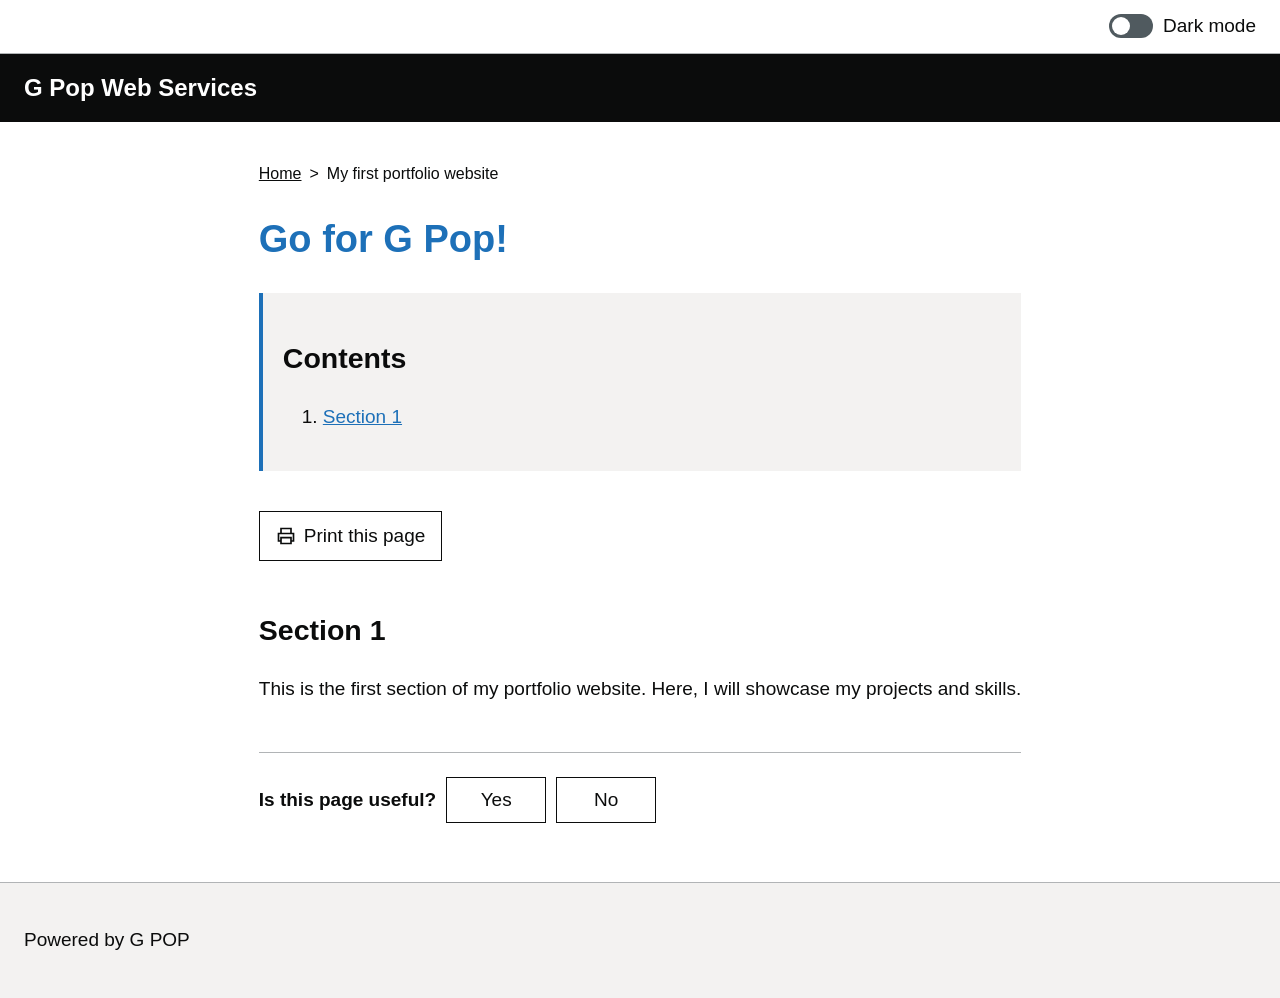
==== index.html @ efbfe2ce "Add demo feedback confirmation" ====
<!DOCTYPE html>
<html lang="en">
    <head>
        <meta charset="UTF-8">
        <meta name="viewport" content="width=device-width, initial-scale=1.0">
        <title>G Pop — Web Services</title>
        <link rel="stylesheet" href="styles.css">
    </head>

    <body>
        <div class="theme-controls">
            <label class="theme-switch">
                <input id="theme-toggle" type="checkbox">
                <span class="switch-track" aria-hidden="true"></span>
                <span id="theme-label">Dark mode</span>
            </label>
        </div>
        <header>
            <p>G Pop Web Services</p>
        </header>

        <main>
            <nav aria-label="Breadcrumb">
                <ol class="breadcrumbs">
                    <li><a href="index.html">Home</a></li>
                    <li aria-current="page">My first portfolio website</li>
                </ol>
            </nav>
            <h1>Go for G Pop!</h1>
            <nav class="contents" aria-label="Contents">
                <h2>Contents</h2>
                <ol>
                    <li><a href="#section1">Section 1</a></li>
                </ol>
            </nav>
            <button class="print-button" type="button" onclick="window.print()">
                <svg 
                width="20"
                height="20"
                viewBox="0 0 24 24"
                fill="none"
                stroke="currentColor"
                stroke-width="2"
                aria-hidden="true"
                >
                <path d="M6 9V3h12v6"/>
                <path d="M6 18H3V9h18v9h-3"/>
                <path d="M6 14h12v7H6z"/>
                </svg>
                Print this page
            </button>
            <section id="section1">
                <h2>Section 1</h2>
                <p>This is the first section of my portfolio website. Here, I will showcase my projects and skills.</p>
            <section class="page-feedback" aria-labelledby="feedback-heading">
                <div class="feedback-row">
                    <h2 id="feedback-heading">Is this page useful?</h2>
                    <div class="feedback-buttons">
                        <button type="button" class="feedback-button">Yes</button>
                        <button type="button" class="feedback-button">No</button>
                    </div>
                </div>
                <p id="feedback-message" role="status"></p>
            </section>
        </main>

        <footer>
            <p>Powered by G POP</p>
        </footer>
    <script src="script.js"></script>
    </body>
</html>
---- styles.css ----
body {
    margin: 0;
    padding: 0;
    background-color: #ffffff;
    color: #0b0c0c;
    font-family: Arial, sans-serif;
    font-size: 19px;
    line-height: 1.5;
    min-height: 100vh;
    display: flex;
    flex-direction: column;
}

h1 {
    color: #1d70b8;
}

header {
    padding: 16px 24px;
    background-color: #0b0c0c;
    color: #ffffff;
}

header p {
    margin: 0;
    font-size: 24px;
    font-weight: bold;
}

main {
    flex: 1;
    max-width: 960px;
    margin: 0 auto;
    padding: 40px 24px;
}

footer {
    padding: 24px;
    border-top: 1px solid #b1b4b6;
    background-color: #f3f2f1;
}

.breadcrumbs {
    display: flex;
    flex-wrap: wrap;
    gap: 8px;
    margin: 0 0 24px;
    padding: 0;
    list-style: none;
    font-size: 16px;
}

.breadcrumbs li + li::before {
    content: ">";
    margin-right: 8px;
}

.breadcrumbs a {
    color: #0b0c0c;
}

.contents {
    margin-bottom: 40px;
    padding: 20px;
    border-left: 4px solid #1d70b8;
    background-color: #f3f2f1;
}

.conntent h2 {
    margin-top: 0;
}

a {
    color: #1d70b8;
}

.print-button {
  display: inline-flex;
  align-items: center;
  gap: 8px;
  margin-bottom: 24px;
  padding: 10px 16px;
  border: 1px solid #0b0c0c;
  background-color: #ffffff;
  color: #0b0c0c;
  font: inherit;
  cursor: pointer;
}

.print-button:hover {
  background-color: #f3f2f1;
}

@media print {
  header,
  footer,
  .breadcrumbs,
  .contents,
  .print-button {
    display: none;
  }

  body {
    display: block;
    color: #000000;
    background-color: #ffffff;
  }

  main {
    margin: 0;
    padding: 0;
    max-width: none;
  }
}

.theme-controls {
    position: sticky;
    top: 0;
    z-index: 10;
    display: flex;
    justify-content: flex-end;
    padding: 12px 24px;
    background-color: #ffffff;
    border-bottom: 1px solid #b1b4b6;
}

.theme-switch {
    display: inline-flex;
    align-items: center;
    gap: 10px;
    cursor: pointer;
}

.theme-switch input {
    position: absolute;
    width: 1px;
    height: 1px;
    padding: 0;
    margin: -1px;
    overflow: hidden;
    clip-path: inset(50%);
    white-space: nowrap;
    border: 0;
}

.switch-track {
    position: relative;
    width: 44px;
    height: 24px;
    border-radius: 12px;
    background-color: #505a5f;
}

.switch-track::before {
    content: "";
    position: absolute;
    top: 3px;
    left: 3px;
    width: 18px;
    height: 18px;
    border-radius: 50%;
    background-color: #ffffff;
    transition: trasform 0.2s;
}

.theme-switch input:checked + .switch-track {
    background-color: #1d70b8;
}

.theme-switch input:checked + .switch-track::before {
    transform: translateX(20px);
}

.theme-switch input:focus-visible + .switch-track {
    outline: 3px solid #ffdd00;
    outline-offset: 3px;
}

@media print {
    .theme-conntrols {
        display: none;
    }
}

body.dark-mode {
  background-color: #121212;
  color: #f3f2f1;
}

body.dark-mode h1,
body.dark-mode a {
  color: #8ab4f8;
}

body.dark-mode .breadcrumbs a {
  color: #f3f2f1;
}

body.dark-mode .theme-controls,
body.dark-mode .contents,
body.dark-mode header,
body.dark-mode footer {
  background-color: #202124;
  color: #f3f2f1;
  border-color: #747474;
}

body.dark-mode .print-button {
  background-color: #202124;
  color: #f3f2f1;
  border-color: #f3f2f1;
}

body.dark-mode .print-button:hover {
  background-color: #303134;
}

@media print {
  body.dark-mode {
    background-color: #ffffff;
    color: #000000;
  }

  body.dark-mode h1,
  body.dark-mode a {
    color: #000000;
  }
}

.page-feedback {
  margin-top: 48px;
  padding-top: 24px;
  border-top: 1px solid #b1b4b6;
}

.feedback-row {
  display: flex;
  align-items: center;
  flex-wrap: wrap;
  gap: 10px;
}

.feedback-row h2 {
  margin: 0;
  font-size: 19px;
}

.feedback-buttons {
  display: flex;
  gap: 10px;
}

.feedback-button {
  width: 100px;
  padding: 8px 12px;
  border: 1px solid currentColor;
  background-color: transparent;
  color: inherit;
  font: inherit;
  cursor: pointer;
}

.feedback-button:hover {
  text-decoration: underline;
}

.feedback-button:focus-visible {
  outline: 3px solid #ffdd00;
  outline-offset: 3px;
}

@media print {
  .page-feedback {
    display: none;
  }
}
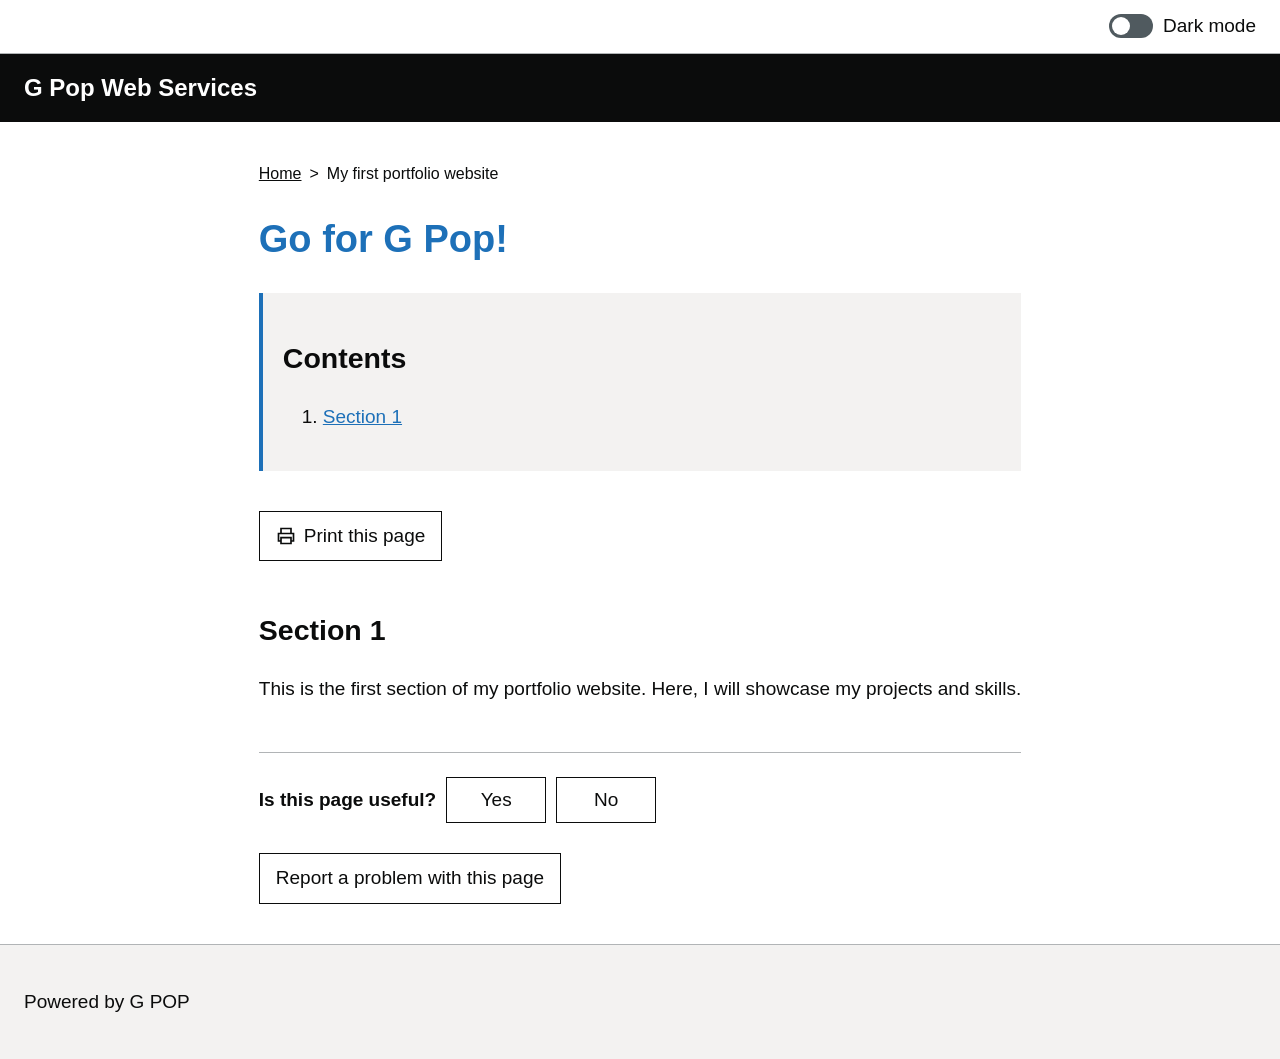
==== commit 4d09d74c: "Add report a problem button" ====
--- a/index.html
+++ b/index.html
@@ -61,6 +61,7 @@
                     </div>
                 </div>
                 <p id="feedback-message" role="status"></p>
+                <button id="report-toggle" class="report-button" type="button">Report a problem with this page</button>
             </section>
         </main>
 
--- a/styles.css
+++ b/styles.css
@@ -273,4 +273,24 @@
   .page-feedback {
     display: none;
   }
+}
+
+.report-button {
+  display: block;
+  margin-top: 30px;
+  padding: 10px 16px;
+  border: 1px solid currentColor;
+  background-color: transparent;
+  color: inherit;
+  font: inherit;
+  cursor: pointer;
+}
+
+.report-button:hover {
+  text-decoration: underline;
+}
+
+.report-button:focus-visible {
+  outline: 3px solid #ffdd00;
+  outline-offset: 3px;
 }
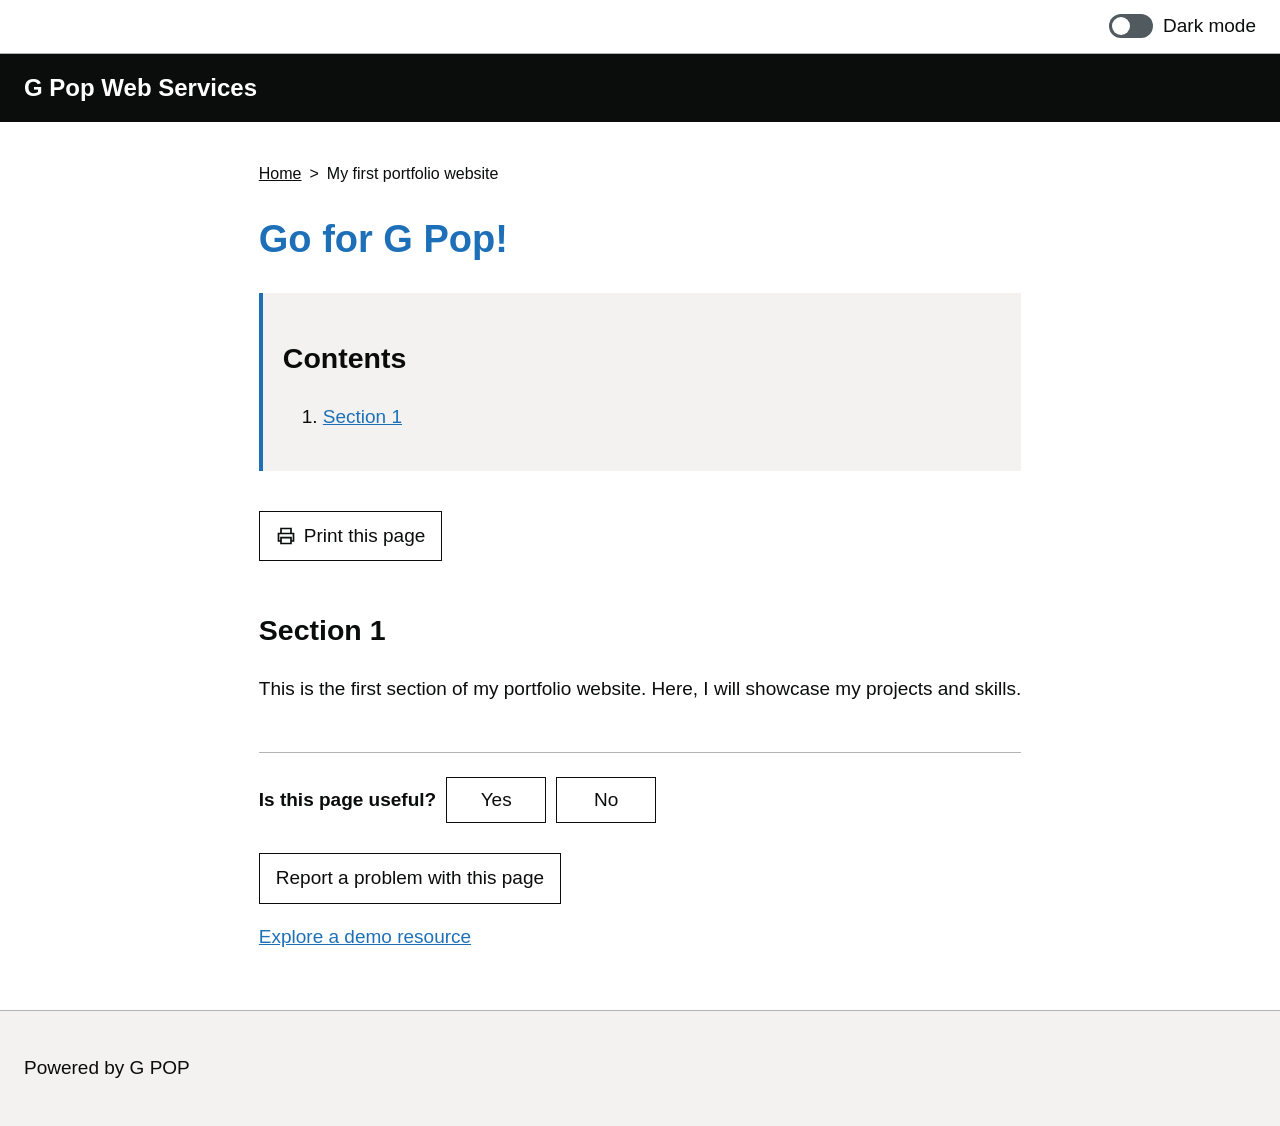
==== commit 5d029fe8: "Add demo resource page and return link" ====
--- a/index.html
+++ b/index.html
@@ -61,7 +61,30 @@
                     </div>
                 </div>
                 <p id="feedback-message" role="status"></p>
-                <button id="report-toggle" class="report-button" type="button">Report a problem with this page</button>
+                <button 
+                id="report-toggle" 
+                class="report-button" 
+                type="button" 
+                aria-expanded="false" 
+                aria-controls="report-form"
+                >
+                Report a problem with this page
+                </button>
+                <form id="report-form" class="report-form" hidden>
+                    <p>This is a demo. Your report will not be sent or stored.</p>
+                    <label for="report-details">What went wrong?</label>
+                    <textarea
+                    id="report-details"
+                    name="report-details"
+                    rows="4"
+                    required>
+                    </textarea>
+                    <button type="submit" class="report-button">
+                    Submit demo report
+                    </button>
+                    <p id="report-message" role="status"></p>
+                </form>
+                <p><a href="demo-link.html">Explore a demo resource</a></p>
             </section>
         </main>
 
--- a/styles.css
+++ b/styles.css
@@ -293,4 +293,29 @@
 .report-button:focus-visible {
   outline: 3px solid #ffdd00;
   outline-offset: 3px;
+}
+
+.report-form {
+  margin-top: 24px;
+}
+
+.report-form label {
+  display: block;
+  margin-bottom: 8px;
+  font-weight: bold;
+}
+
+.report-form textarea {
+  box-sizing: border-box;
+  width: 100%;
+  padding: 10px;
+  border: 2px solid currentColor;
+  background-color: transparent;
+  color: inherit;
+  font: inherit;
+}
+
+.report-form textarea:focus-visible {
+  outline: 3px solid #ffdd00;
+  outline-offset: 3px;
 }
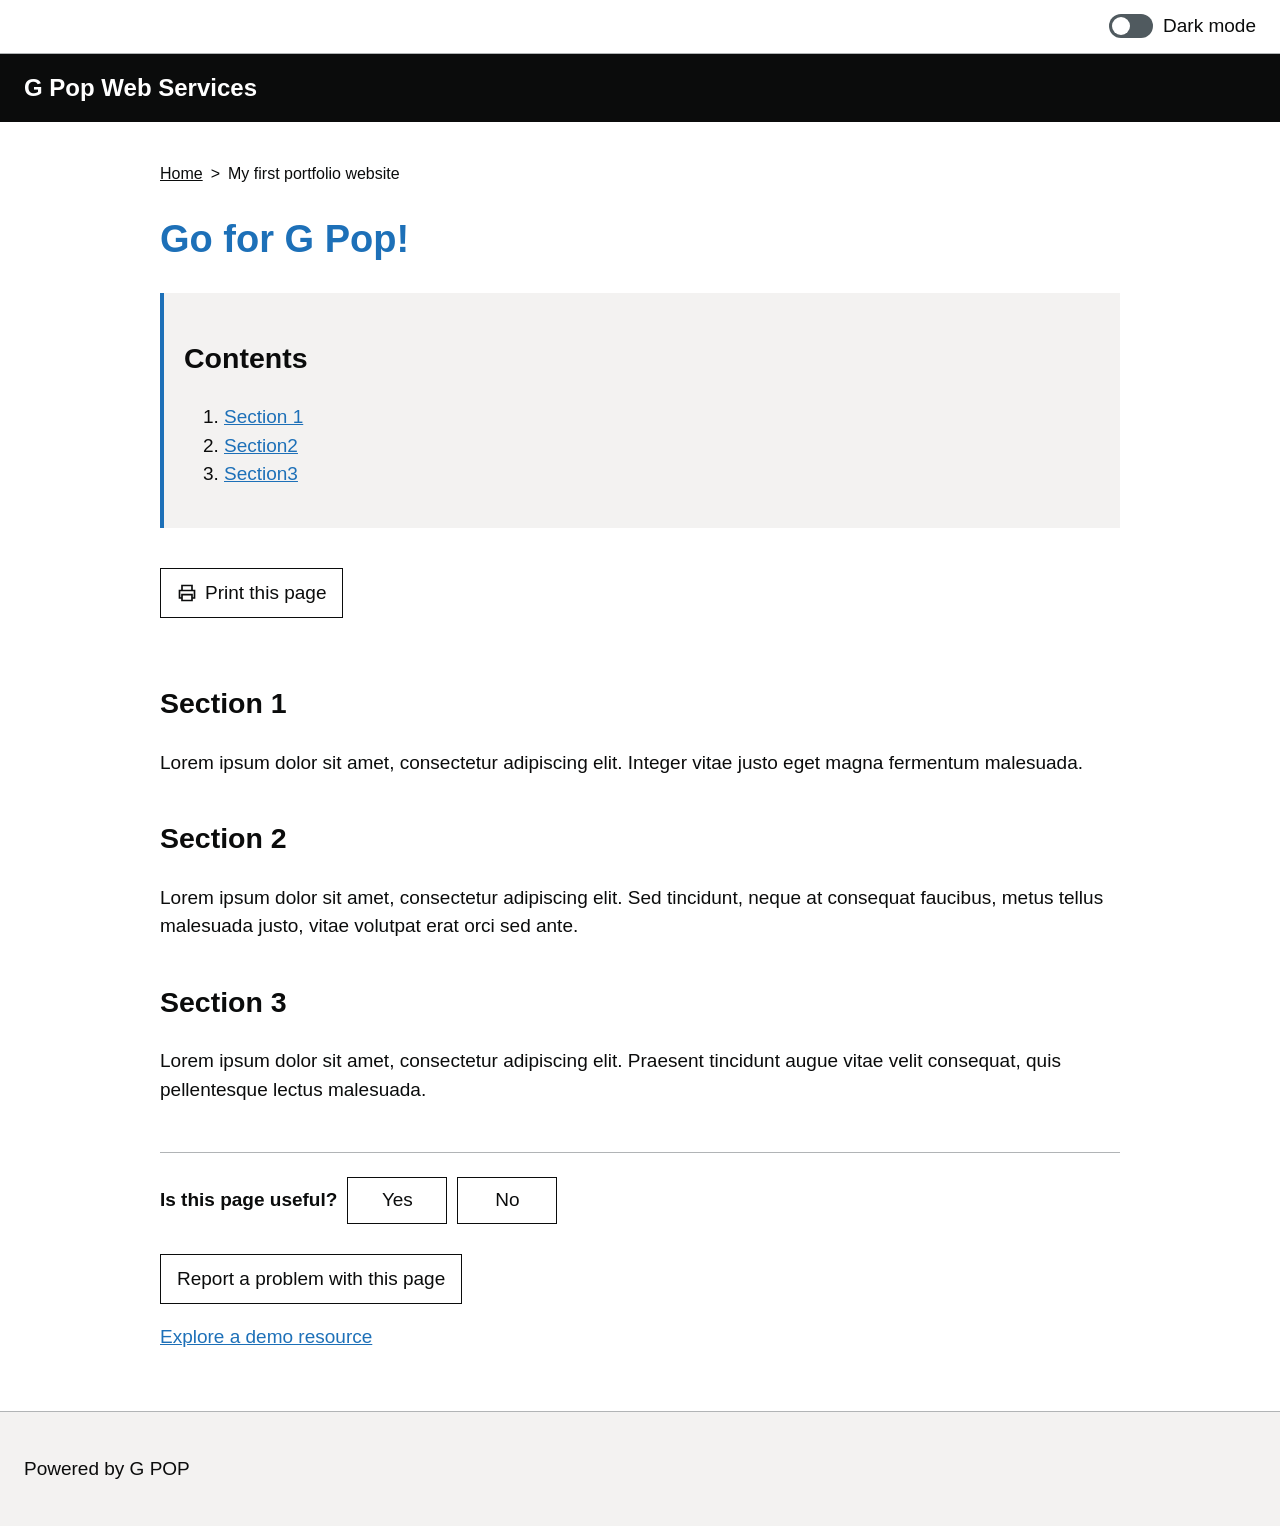
==== commit 52f75204: "Add content sections and contents links" ====
--- a/index.html
+++ b/index.html
@@ -31,6 +31,8 @@
                 <h2>Contents</h2>
                 <ol>
                     <li><a href="#section1">Section 1</a></li>
+                    <li><a href="#section2">Section2</a></li>
+                    <li><a href="#section3">Section3</a></li>
                 </ol>
             </nav>
             <button class="print-button" type="button" onclick="window.print()">
@@ -51,7 +53,16 @@
             </button>
             <section id="section1">
                 <h2>Section 1</h2>
-                <p>This is the first section of my portfolio website. Here, I will showcase my projects and skills.</p>
+                <p>Lorem ipsum dolor sit amet, consectetur adipiscing elit. Integer vitae justo eget magna fermentum malesuada.</p>
+            </section>
+            <section id="section2">
+                <h2>Section 2</h2>
+                <p>Lorem ipsum dolor sit amet, consectetur adipiscing elit. Sed tincidunt, neque at consequat faucibus, metus tellus malesuada justo, vitae volutpat erat orci sed ante.</p>
+            </section>
+            <section id="section3">
+                <h2>Section 3</h2>
+                <p>Lorem ipsum dolor sit amet, consectetur adipiscing elit. Praesent tincidunt augue vitae velit consequat, quis pellentesque lectus malesuada.</p>
+            </section>
             <section class="page-feedback" aria-labelledby="feedback-heading">
                 <div class="feedback-row">
                     <h2 id="feedback-heading">Is this page useful?</h2>
--- a/styles.css
+++ b/styles.css
@@ -318,4 +318,9 @@
 .report-form textarea:focus-visible {
   outline: 3px solid #ffdd00;
   outline-offset: 3px;
+}
+
+main > section {
+  margin-top: 40px;
+  scroll-margin-top: 90px;
 }
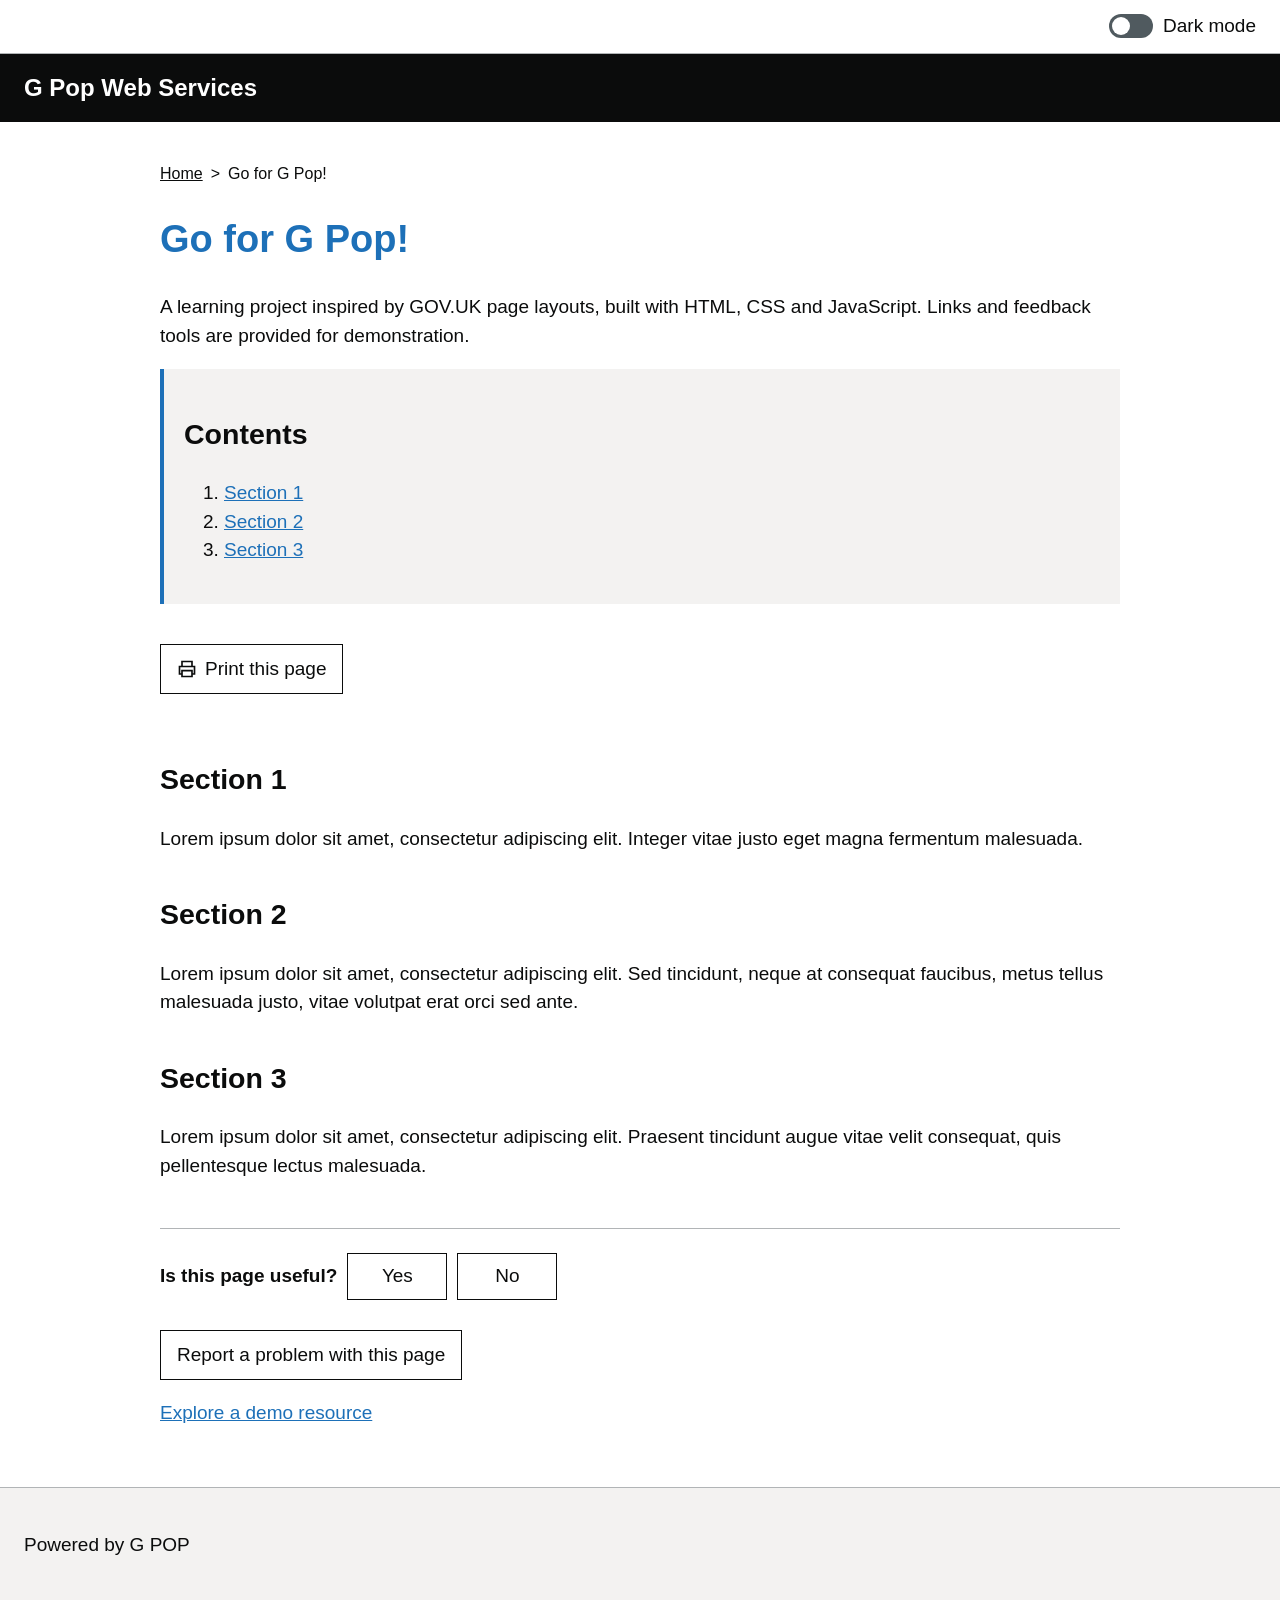
==== commit dec9862f: "Clarify demo content and dark mode switch label" ====
--- a/index.html
+++ b/index.html
@@ -8,6 +8,8 @@
     </head>
 
     <body>
+        <a class="skip-link" href="#main-content">
+            Skip to main content</a>
         <div class="theme-controls">
             <label class="theme-switch">
                 <input id="theme-toggle" type="checkbox">
@@ -19,20 +21,25 @@
             <p>G Pop Web Services</p>
         </header>
 
-        <main>
+        <main id="main-content" tabindex="-1">
             <nav aria-label="Breadcrumb">
                 <ol class="breadcrumbs">
                     <li><a href="index.html">Home</a></li>
-                    <li aria-current="page">My first portfolio website</li>
+                    <li aria-current="page">Go for G Pop!</li>
                 </ol>
             </nav>
             <h1>Go for G Pop!</h1>
+            <p>
+                A learning project inspired by GOV.UK page layouts,
+                built with HTML, CSS and JavaScript.
+                Links and feedback tools are provided for demonstration.
+            </p>
             <nav class="contents" aria-label="Contents">
                 <h2>Contents</h2>
                 <ol>
                     <li><a href="#section1">Section 1</a></li>
-                    <li><a href="#section2">Section2</a></li>
-                    <li><a href="#section3">Section3</a></li>
+                    <li><a href="#section2">Section 2</a></li>
+                    <li><a href="#section3">Section 3</a></li>
                 </ol>
             </nav>
             <button class="print-button" type="button" onclick="window.print()">
@@ -85,11 +92,11 @@
                     <p>This is a demo. Your report will not be sent or stored.</p>
                     <label for="report-details">What went wrong?</label>
                     <textarea
-                    id="report-details"
-                    name="report-details"
-                    rows="4"
-                    required>
-                    </textarea>
+                        id="report-details"
+                        name="report-details"
+                        rows="4"
+                        required
+                    ></textarea>
                     <button type="submit" class="report-button">
                     Submit demo report
                     </button>
--- a/styles.css
+++ b/styles.css
@@ -13,6 +13,7 @@
 
 h1 {
     color: #1d70b8;
+    font-size: clamp(32px, 4vw, 38px);
 }
 
 header {
@@ -323,4 +324,55 @@
 main > section {
   margin-top: 40px;
   scroll-margin-top: 90px;
+}
+
+@media screen and (max-width: 600px) {
+  main {
+    box-sizing: border-box;
+    width: 100%;
+    padding: 40px 24px;
+  }
+
+  h1 {
+    font-size: clamp(32px, 4vw, 38px);
+    overflow-wrap: break-word;
+  }
+
+  .report-button {
+    width: 100%;
+  }
+}
+
+.skip-link {
+  position: absolute;
+  top: 8px;
+  left: 8px;
+  z-index: 20;
+  padding: 12px 16px;
+  background-color: #ffdd00;
+  color: #0b0c0c;
+  transform: translateY(-200%);
+}
+
+.skip-link:focus {
+  transform: translateY(0);
+}
+
+body.dark-mode .skip-link {
+  color: #0b0c0c;
+}
+
+#main-content {
+  scroll-margin-top: 90px;
+}
+
+@media print {
+  .skip-link {
+    display: none;
+  }
+}
+
+a:focus-visible {
+  outline: 3px solid #ffdd00;
+  outline-offset: 3px;
 }
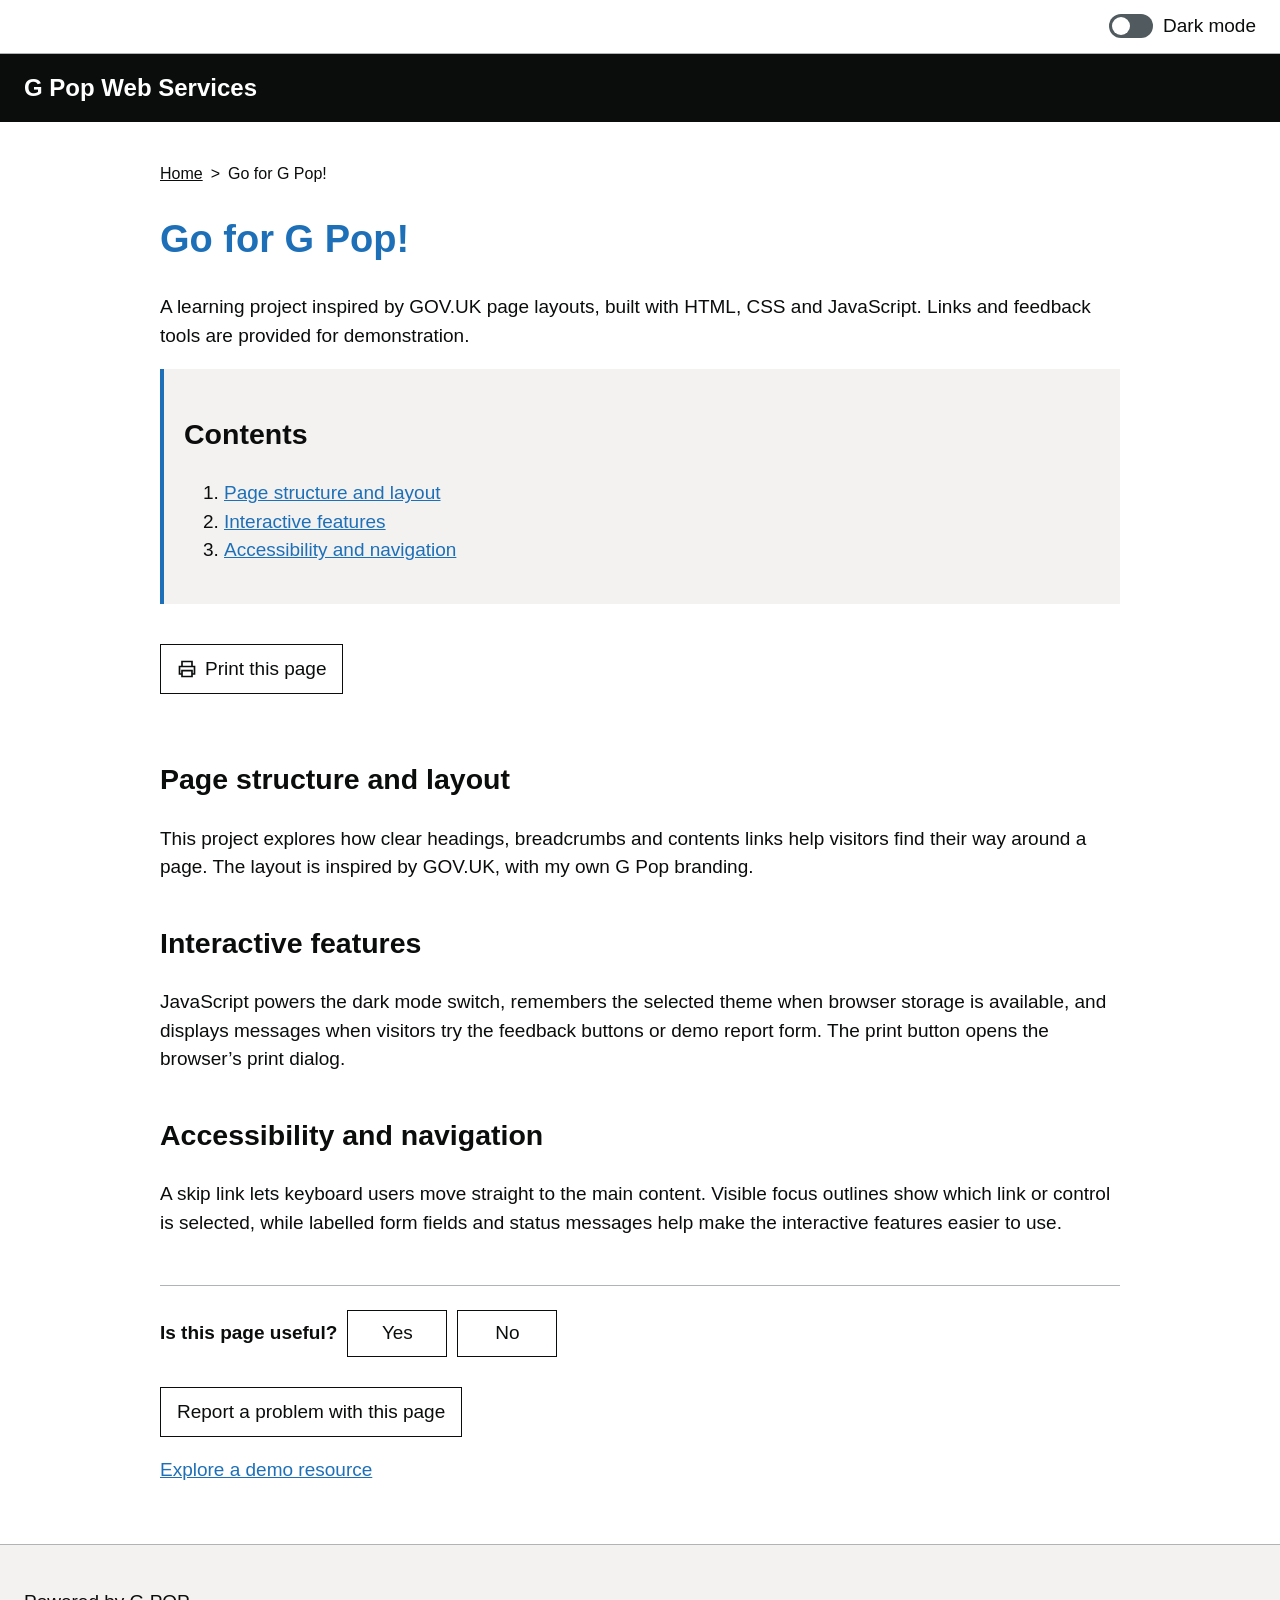
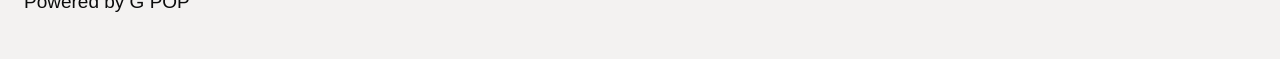
==== commit 48aae1aa: "Replace placeholder sections with project explanations" ====
--- a/index.html
+++ b/index.html
@@ -37,9 +37,9 @@
             <nav class="contents" aria-label="Contents">
                 <h2>Contents</h2>
                 <ol>
-                    <li><a href="#section1">Section 1</a></li>
-                    <li><a href="#section2">Section 2</a></li>
-                    <li><a href="#section3">Section 3</a></li>
+                    <li><a href="#section1">Page structure and layout</a></li>
+                    <li><a href="#section2">Interactive features</a></li>
+                    <li><a href="#section3">Accessibility and navigation</a></li>
                 </ol>
             </nav>
             <button class="print-button" type="button" onclick="window.print()">
@@ -59,16 +59,30 @@
                 Print this page
             </button>
             <section id="section1">
-                <h2>Section 1</h2>
-                <p>Lorem ipsum dolor sit amet, consectetur adipiscing elit. Integer vitae justo eget magna fermentum malesuada.</p>
+                <h2>Page structure and layout</h2>
+                <p>
+                    This project explores how clear headings, breadcrumbs and 
+                    contents links help visitors find their way around a page. 
+                    The layout is inspired by GOV.UK, with my own G Pop branding.
+                </p>
             </section>
             <section id="section2">
-                <h2>Section 2</h2>
-                <p>Lorem ipsum dolor sit amet, consectetur adipiscing elit. Sed tincidunt, neque at consequat faucibus, metus tellus malesuada justo, vitae volutpat erat orci sed ante.</p>
+                <h2>Interactive features</h2>
+                <p>
+                    JavaScript powers the dark mode switch, remembers the selected 
+                    theme when browser storage is available, and displays messages 
+                    when visitors try the feedback buttons or demo report form. 
+                    The print button opens the browser’s print dialog.
+                </p>
             </section>
             <section id="section3">
-                <h2>Section 3</h2>
-                <p>Lorem ipsum dolor sit amet, consectetur adipiscing elit. Praesent tincidunt augue vitae velit consequat, quis pellentesque lectus malesuada.</p>
+                <h2>Accessibility and navigation</h2>
+                <p>
+                    A skip link lets keyboard users move straight to the main content. 
+                    Visible focus outlines show which link or control is selected, 
+                    while labelled form fields and status messages help make the interactive features 
+                    easier to use.
+                </p>
             </section>
             <section class="page-feedback" aria-labelledby="feedback-heading">
                 <div class="feedback-row">
